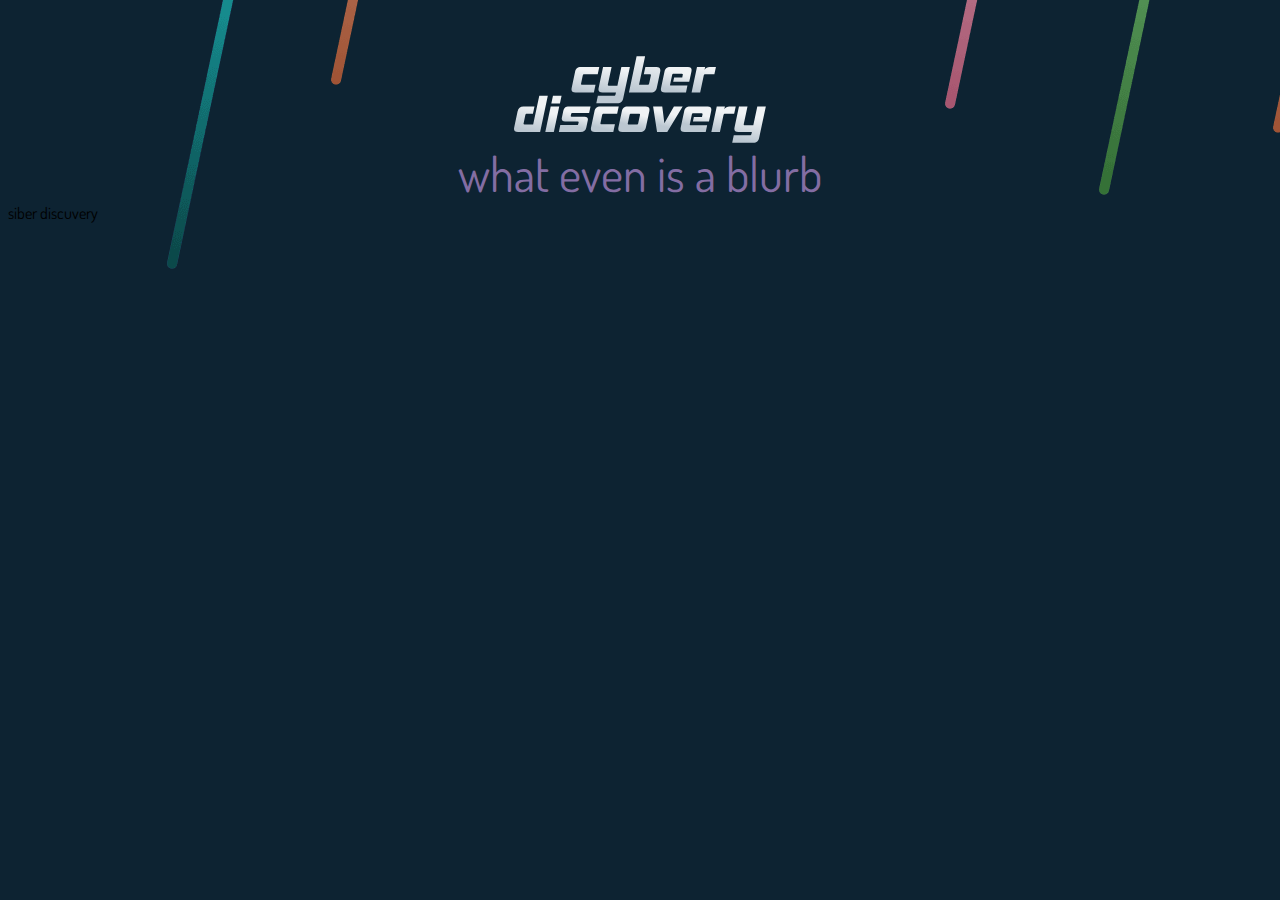
==== index.html @ 1f8eda15 "Initial template" ====
<!DOCTYPE html>
<head>
    <link href="https://fonts.googleapis.com/css2?family=Dosis:wght@500&display=swap" rel="stylesheet">
    <link rel="stylesheet" href="index.css">
</head>
<body>
    <div id="container">
        <div id="logo-header">
            <img src="images/ui-logo-cyber-discovery.svg">
        </div>
        <div id="logo-blurb">
            what even is a blurb
        </div>
    </div>
    
    siber discuvery
</body>
---- index.css ----
body {
    font-family: Dosis, sans-serif;
    background: url(./images/ui-background-cyber-discovery.png)50% 0;
    background-color: #0d2332;
}

#container {
    display: flex;
    flex-direction: column;
    align-items: center
}


#logo-header {
    display: flex;
    width: 100%;
    justify-content: center;
    align-items: center;
    margin-top: 3rem
}

#logo-header img {
    width: 20%
}

#logo-blurb {
    font-size: 48px;
    color: #836da3;
}
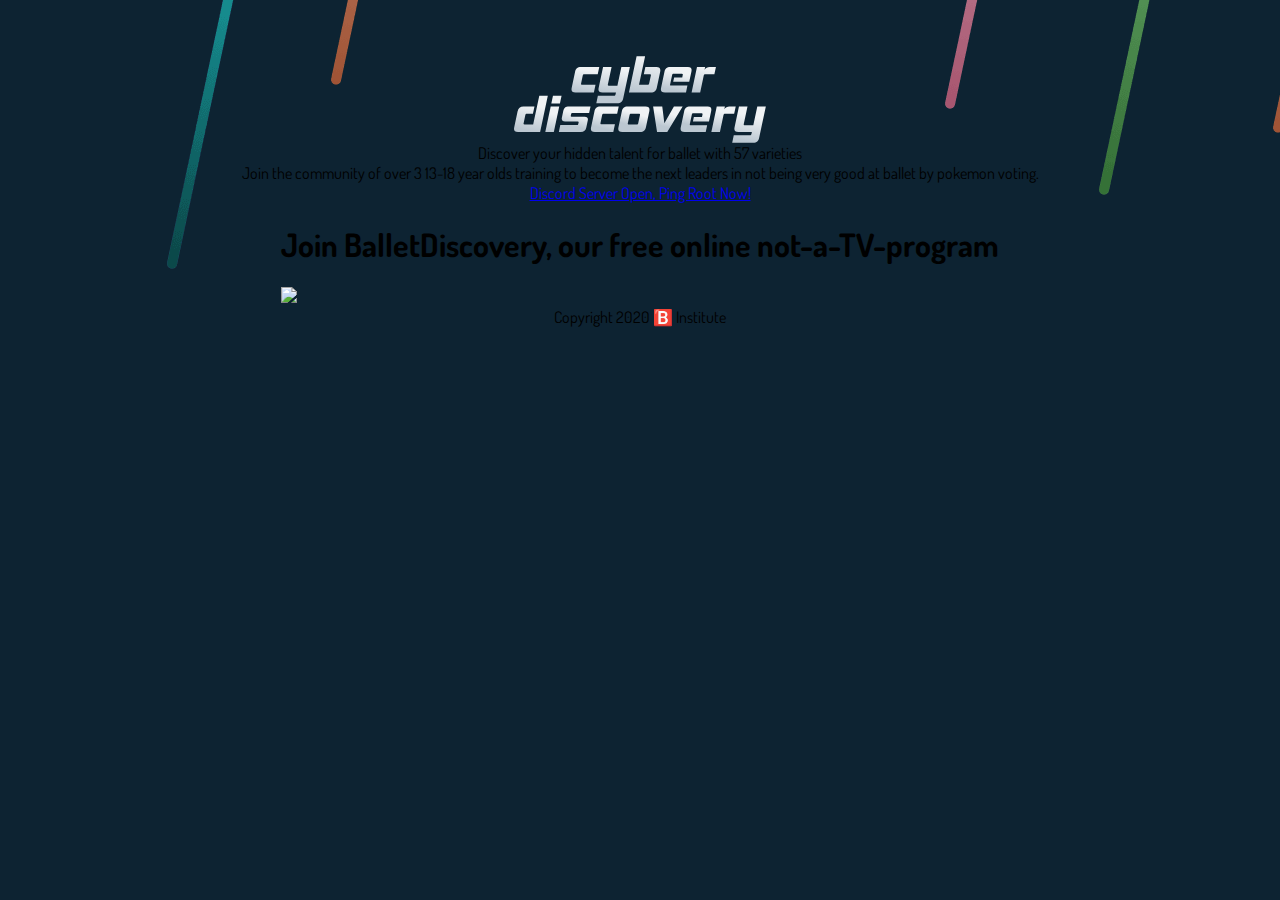
==== commit b3349ff7: "censored a certain bean mans presence" ====
--- a/index.html
+++ b/index.html
@@ -1,6 +1,6 @@
 <!DOCTYPE html>
 <head>
-    <link href="https://fonts.googleapis.com/css2?family=Dosis:wght@500&display=swap" rel="stylesheet">
+    <link href="https://fonts.googleapis.com/css2?family=Dosis:wght@400;500&display=swap" rel="stylesheet">
     <link rel="stylesheet" href="index.css">
 </head>
 <body>
@@ -8,10 +8,28 @@
         <div id="logo-header">
             <img src="images/ui-logo-cyber-discovery.svg">
         </div>
-        <div id="logo-blurb">
-            what even is a blurb
+        <div id="logo-title">
+            Discover your hidden talent for ballet with 57 varieties
+        </div>
+        <div id="logo-subtitle">
+                Join the community of over 3 13-18 year olds training to become the next leaders in not being very good at ballet by pokemon voting.
+        </div>
+
+        <a href="https://discord.gg/gdc6R5U" class="round-button">
+            Discord Server Open, Ping Root Now!
+        </a>
+
+        <div class="gallery-container">
+            <h1>
+                    Join BalletDiscovery, our free online not-a-TV-program
+            </h1>
+            <img src="images/BalletKing.png">
+        </div>
+
+        <div id="copyright-footer">
+            Copyright 2020 🅱️ Institute
+            
         </div>
     </div>
     
-    siber discuvery
 </body>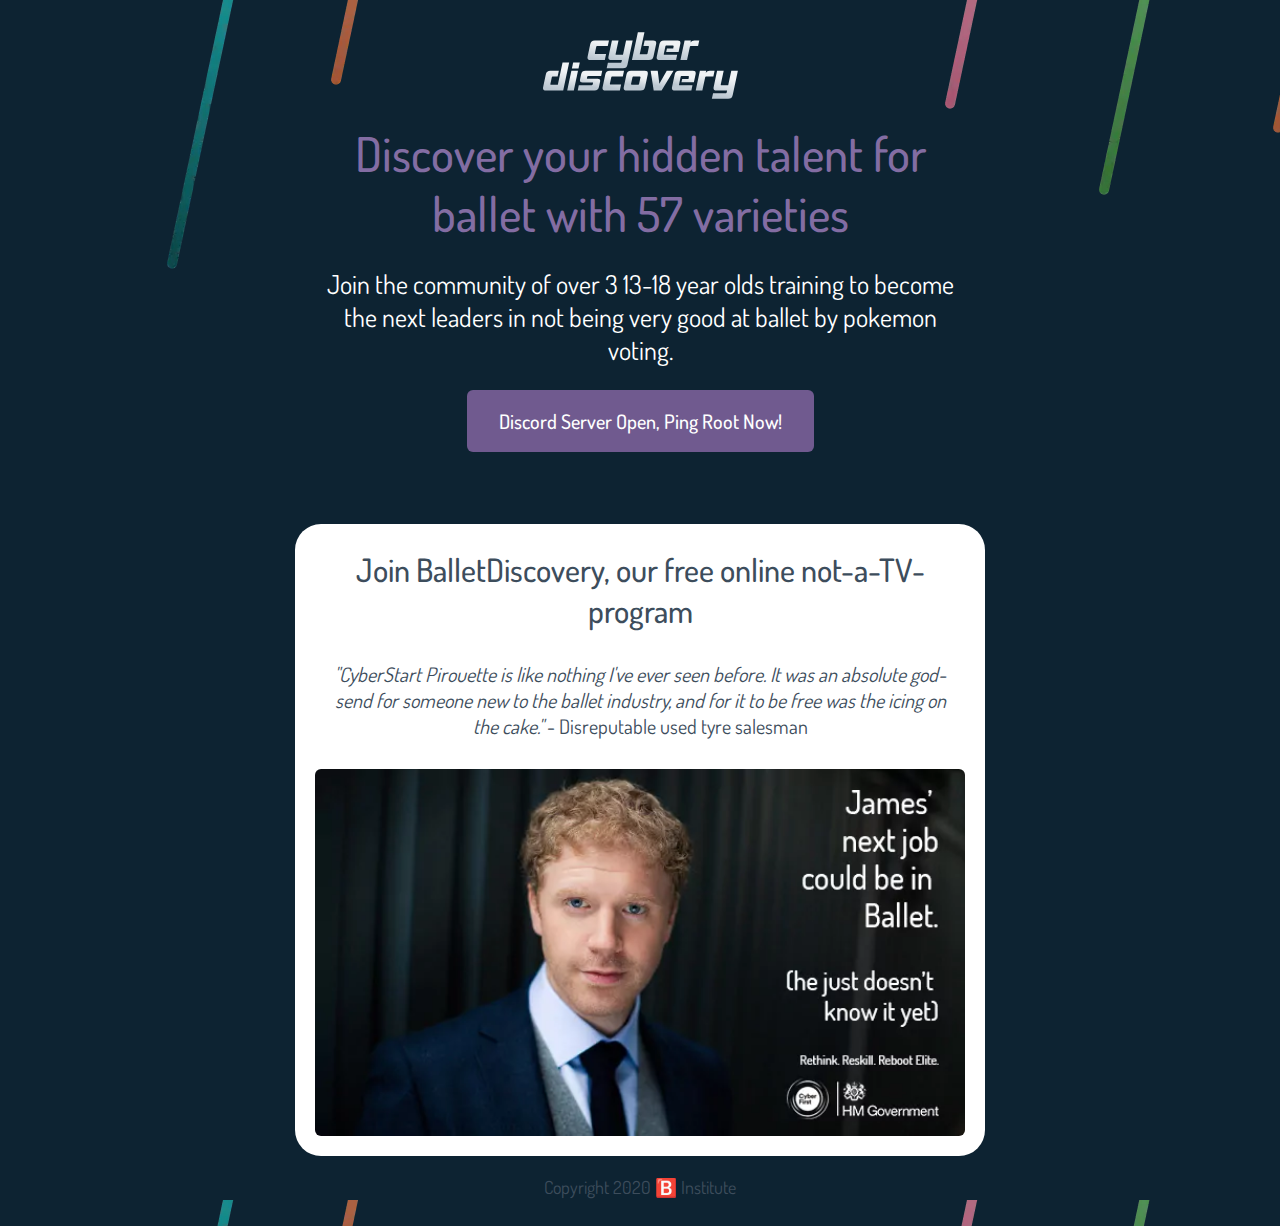
==== commit ceaa97ae: "Merge pull request #4 from NicholasG04/master" ====
--- a/index.html
+++ b/index.html
@@ -1,7 +1,18 @@
 <!DOCTYPE html>
 <head>
+    <meta name="viewport" content="width=device-width, initial-scale=1.0, user-scalable=yes">
+	<meta name="description" content="Join the community of over 3 13-18 year olds training to become the next leaders in not being very good at ballet by pokemon voting.">
+
+	
+	<meta property="og:type" content="website">
+	<meta property="og:title" content="Discover your hidden talent for ballet with 57 varieties">
+	<meta property="og:description" content="Join the community of over 3 13-18 year olds training to become the next leaders in not being very good at ballet by pokemon voting..">
+	<meta property="og:url" content="https://www.joinballetdiscovery.com">
+	<meta property="og:image" content="https://www.joinballetdiscovery.com/images/og-image.webp">
+
     <link href="https://fonts.googleapis.com/css2?family=Dosis:wght@400;500&display=swap" rel="stylesheet">
     <link rel="stylesheet" href="index.css">
+    <title>Ballet Discovery: Alexa, what is a two two</title>
 </head>
 <body>
     <div id="container">
@@ -23,7 +34,13 @@
             <h1>
                     Join BalletDiscovery, our free online not-a-TV-program
             </h1>
-            <img src="images/BalletKing.png">
+            <div id="b-quote">
+                <i>
+                    "CyberStart Pirouette is like nothing I've ever seen before. It was an absolute god-send for someone new to the ballet industry, and for it to be free was the icing on the cake."
+                </i>
+                - Disreputable used tyre salesman
+            </div>
+            <img src="images/BalletKing.webp">
         </div>
 
         <div id="copyright-footer">
--- a/index.css
+++ b/index.css
@@ -1,29 +1,97 @@
 body {
     font-family: Dosis, sans-serif;
-    background: url(./images/ui-background-cyber-discovery.png)50% 0;
+    background: url(./images/ui-background-cyber-discovery.webp)50% 0;
     background-color: #0d2332;
 }
 
 #container {
     display: flex;
-    flex-direction: column;
-    align-items: center
+    flex-flow: column nowrap;
+    align-items: center;
+    text-align: center;
+    width: 650px;
+    max-width: 90vw;
+    margin: 0 auto;
 }
-
 
 #logo-header {
     display: flex;
     width: 100%;
     justify-content: center;
     align-items: center;
-    margin-top: 3rem
+    margin-top: 1.5rem;
+    margin-bottom: 1.5rem;
+    
 }
 
 #logo-header img {
-    width: 20%
+    width: 30%
 }
 
-#logo-blurb {
+#logo-title {
     font-size: 48px;
     color: #836da3;
+    font-weight: 500;
+}
+
+
+
+#logo-subtitle {
+    margin-top: 1.5rem;
+    font-weight: lighter;
+    font-size: 26px;
+    font-weight: 400;
+    color: white;
+    margin-bottom: 24px;
+}
+
+.round-button {
+    background-color: #705a8f;
+    padding: 0 32px;
+    border-radius: 6px;
+    min-height: 62px;
+    display: inline-flex;
+    align-items: center;
+    color: #fff;
+    text-decoration: none;
+    font-size: 20px;
+    font-weight: 500
+}
+
+.round-button:hover {
+    background-color: #574670
+}
+
+.gallery-container {
+    margin-top: 72px;
+    border-radius: 26px;
+    padding: 20px;
+    background-color: #fff;
+    display: flex;
+    flex-flow: column nowrap;
+    width: 650px;
+    max-width: 80vw;
+}
+
+.gallery-container h1 {
+    color: #3d4d5c;
+    font-weight: 500;
+    margin: 5px 0 0 0;
+}
+
+.gallery-container img {
+    border-radius: 6px;
+    max-width: 100%;
+}
+
+#b-quote {
+    color: #3d4d5c;
+    margin: 30px 10px;
+    font-size: 20px
+}
+
+#copyright-footer {
+    color: #3d4d5c;
+    font-size: 18px;
+    margin: 20px 0px;
 }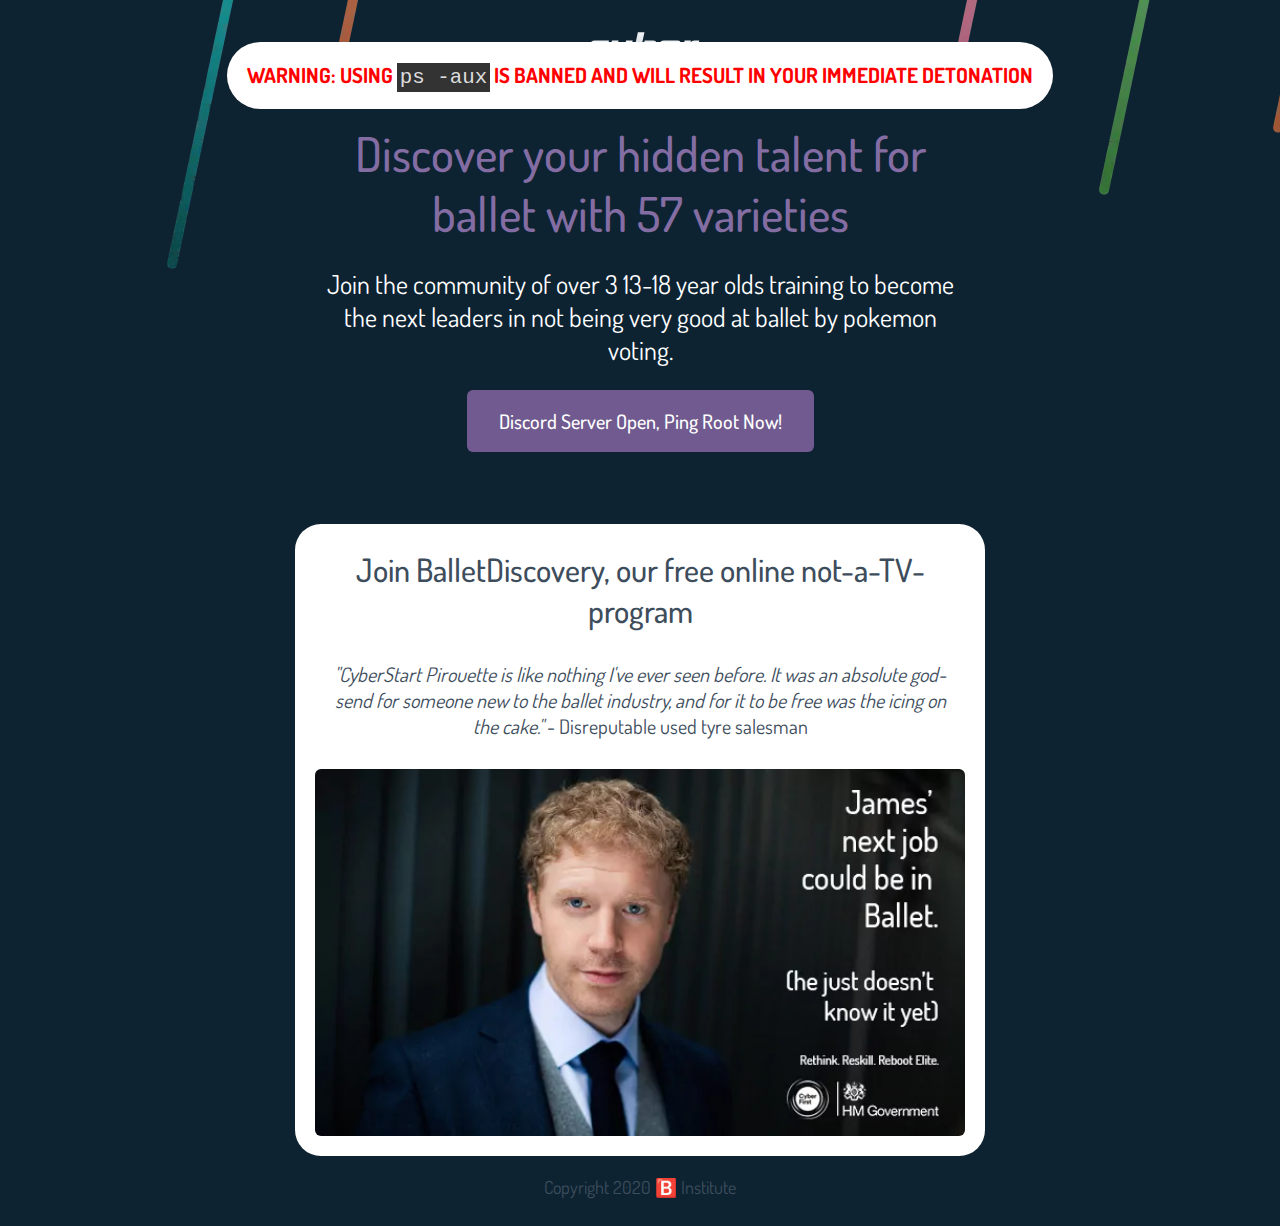
==== commit 51ef55f6: "Ban ps -aux" ====
--- a/index.html
+++ b/index.html
@@ -16,6 +16,11 @@
 </head>
 <body>
     <div id="container">
+        <div id="warning">
+            <div id="warning-inner">
+                WARNING: USING <span class="code">ps -aux</span> IS BANNED AND WILL RESULT IN YOUR IMMEDIATE DETONATION
+            </div>
+        </div>
         <div id="logo-header">
             <img src="images/ui-logo-cyber-discovery.svg">
         </div>
--- a/index.css
+++ b/index.css
@@ -2,6 +2,7 @@
     font-family: Dosis, sans-serif;
     background: url(./images/ui-background-cyber-discovery.webp)50% 0;
     background-color: #0d2332;
+    background-repeat: no-repeat;
 }
 
 #container {
@@ -94,4 +95,31 @@
     color: #3d4d5c;
     font-size: 18px;
     margin: 20px 0px;
+}
+
+#warning {
+    position: fixed;
+    width: 100%;
+    toP: 0px;
+    display: flex;
+    align-items: center;
+    justify-content: center;
+    height: 150px;
+    font-size: 1.3rem
+}
+
+#warning-inner {
+    background-color: #fff;
+    padding: 20px;
+    border-radius: 100px;
+    font-weight: bold;
+    color: red
+}
+
+.code {
+    font-family: monospace;
+    background-color: #333;
+    color: #ddd;
+    padding: 3px;
+    font-weight: normal;
 }